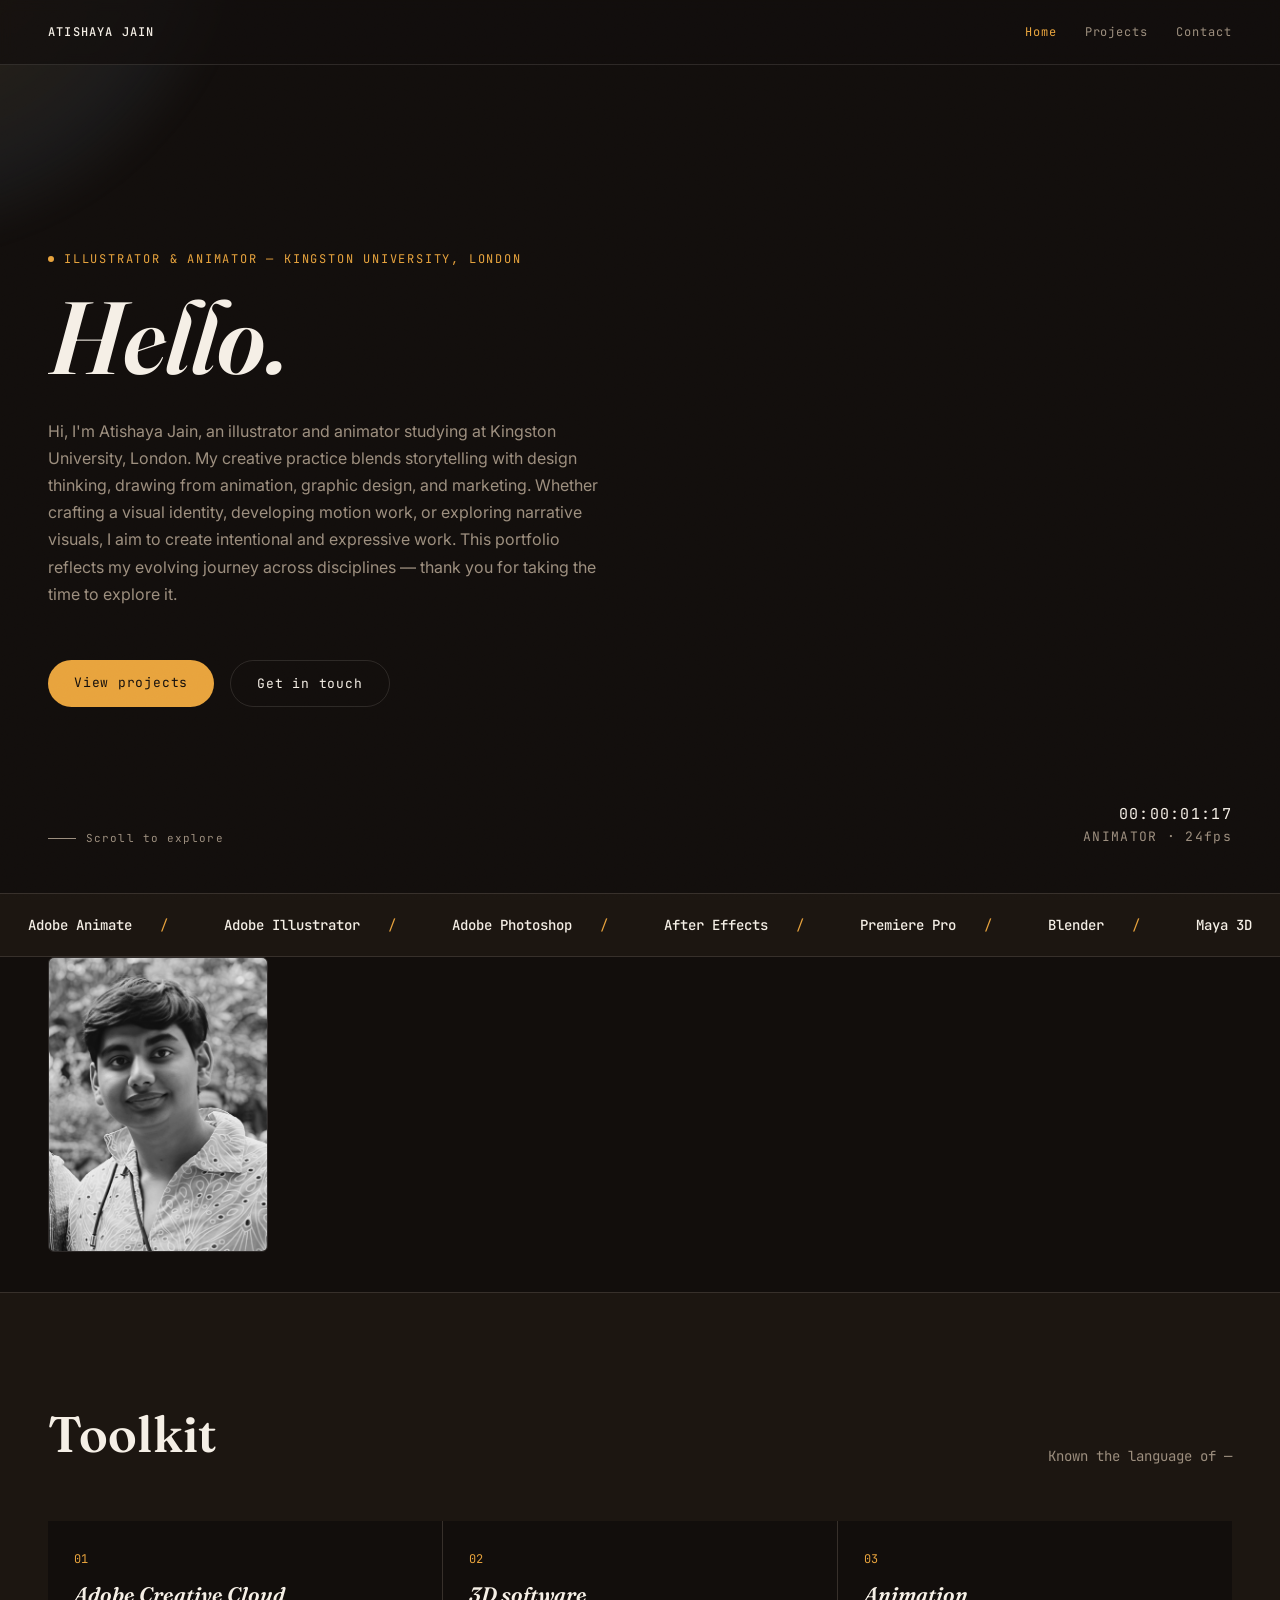
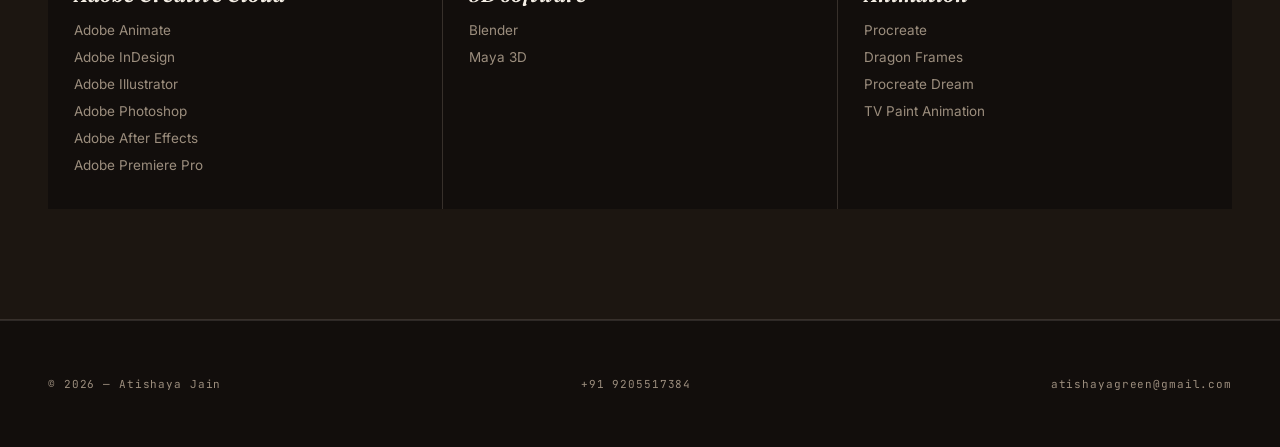
==== index.html @ 0edd3688 "Add files via upload" ====
<!DOCTYPE html>
<html lang="en">
<head>
<meta charset="UTF-8">
<meta name="viewport" content="width=device-width, initial-scale=1.0">
<title>Atishaya Jain — Illustrator &amp; Animator</title>
<link rel="stylesheet" href="assets/style.css">
</head>
<body>

<div class="grain"></div>
<div class="blob" id="blob"></div>

<nav>
  <a class="mark" href="index.html">ATISHAYA JAIN</a>
  <div class="links">
    <a href="index.html" class="active">Home</a>
    <a href="projects.html">Projects</a>
    <a href="contact.html">Contact</a>
  </div>
</nav>

<section class="hero">
  <div class="hero-eyebrow"><span class="dot"></span> Illustrator &amp; animator — Kingston University, London</div>
  <h1 class="kinetic" id="kinetic-title">
    <span class="word"><span style="animation-delay:.05s">Hello.</span></span>
  </h1>
  <p class="hero-sub">Hi, I'm Atishaya Jain, an illustrator and animator studying at Kingston University, London. My creative practice blends storytelling with design thinking, drawing from animation, graphic design, and marketing. Whether crafting a visual identity, developing motion work, or exploring narrative visuals, I aim to create intentional and expressive work. This portfolio reflects my evolving journey across disciplines — thank you for taking the time to explore it.</p>
  <div class="hero-actions">
    <a class="btn primary" href="projects.html">View projects</a>
    <a class="btn ghost" href="contact.html">Get in touch</a>
  </div>
  <div class="scroll-hint"><div class="line"></div> Scroll to explore</div>
  <div class="timecode"><span class="big" id="tc">00:00:00:00</span>ANIMATOR · 24fps</div>
</section>

<div class="marquee-wrap">
  <div class="marquee" id="marquee"></div>
</div>

<div class="headshot-wrap reveal">
  <img src="assets/media/headshot.png" alt="Portrait of Atishaya Jain">
</div>

<section class="skills" id="skills">
  <div class="section-head">
    <h2>Toolkit</h2>
    <p>Known the language of —</p>
  </div>
  <div class="skills-grid">
    <div class="skill reveal">
      <span class="idx">01</span>
      <h4>Adobe Creative Cloud</h4>
      <ul>
        <li>Adobe Animate</li>
        <li>Adobe InDesign</li>
        <li>Adobe Illustrator</li>
        <li>Adobe Photoshop</li>
        <li>Adobe After Effects</li>
        <li>Adobe Premiere Pro</li>
      </ul>
    </div>
    <div class="skill reveal">
      <span class="idx">02</span>
      <h4>3D software</h4>
      <ul>
        <li>Blender</li>
        <li>Maya 3D</li>
      </ul>
    </div>
    <div class="skill reveal">
      <span class="idx">03</span>
      <h4>Animation</h4>
      <ul>
        <li>Procreate</li>
        <li>Dragon Frames</li>
        <li>Procreate Dream</li>
        <li>TV Paint Animation</li>
      </ul>
    </div>
  </div>
</section>

<footer class="site-footer">
  <span>© 2026 — Atishaya Jain</span>
  <span>+91 9205517384</span>
  <span>atishayagreen@gmail.com</span>
</footer>

<script src="assets/script.js"></script>
</body>
</html>
---- assets/style.css ----
@import url('https://fonts.googleapis.com/css2?family=Fraunces:ital,opsz,wght@0,9..144,300;0,9..144,600;1,9..144,600&family=Inter:wght@400;500&family=JetBrains+Mono:wght@400;500&display=swap');

:root{
  --bg:#120E0C;
  --surface:#1C1611;
  --line: rgba(245,239,230,0.12);
  --text:#F5EFE6;
  --muted:#9C8E7E;
  --amber:#E8A33D;
  --blue:#6E8CA0;
}
*{box-sizing:border-box;}
html{scroll-behavior:smooth;}
body{
  margin:0;
  background:var(--bg);
  color:var(--text);
  font-family:'Inter',sans-serif;
  overflow-x:hidden;
}
::selection{background:var(--amber); color:#120E0C;}
img,video{max-width:100%; display:block;}

.grain{
  position:fixed; inset:0; pointer-events:none; z-index:50;
  opacity:0.05; mix-blend-mode:overlay;
  background-image:url("data:image/svg+xml,%3Csvg xmlns='http://www.w3.org/2000/svg' width='120' height='120'%3E%3Cfilter id='n'%3E%3CfeTurbulence type='fractalNoise' baseFrequency='0.9' numOctaves='2' stitchTiles='stitch'/%3E%3C/filter%3E%3Crect width='100%25' height='100%25' filter='url(%23n)'/%3E%3C/svg%3E");
}
.blob{
  position:fixed; width:520px; height:520px; border-radius:50%;
  background:radial-gradient(circle at 30% 30%, rgba(232,163,61,0.16), rgba(110,140,160,0.10) 55%, transparent 70%);
  filter:blur(10px);
  pointer-events:none; z-index:1;
  transform:translate(-50%,-50%);
  transition:left 0.9s cubic-bezier(.2,.8,.2,1), top 0.9s cubic-bezier(.2,.8,.2,1);
}

nav{
  position:sticky; top:0; left:0; right:0; z-index:40;
  display:flex; justify-content:space-between; align-items:center;
  padding:24px 48px; font-family:'JetBrains Mono',monospace; font-size:12px;
  letter-spacing:0.08em; color:var(--muted);
  background:rgba(18,14,12,0.75); backdrop-filter:blur(6px);
  border-bottom:1px solid var(--line);
}
nav .mark{color:var(--text); font-weight:500; text-decoration:none; letter-spacing:0.1em;}
nav .links{display:flex; gap:28px;}
nav a{color:var(--muted); text-decoration:none;}
nav a:hover, nav a.active{color:var(--amber);}

section{position:relative; z-index:2;}

.back-home{
  display:inline-flex; align-items:center; gap:10px;
  font-family:'JetBrains Mono',monospace; font-size:12px; letter-spacing:0.08em;
  color:var(--text); text-decoration:none; border:1px solid var(--line);
  padding:10px 18px; border-radius:30px; transition:border-color 0.3s, color 0.3s, background 0.3s;
}
.back-home:hover{color:var(--amber); border-color:var(--amber); background:rgba(232,163,61,0.08);}
.back-home .arrow{transition:transform 0.3s;}
.back-home:hover .arrow{transform:translateX(-4px);}

/* HERO (home page) */
.hero{
  min-height:92vh; display:flex; flex-direction:column; justify-content:center;
  padding:0 48px; position:relative;
}
.hero-eyebrow{
  font-family:'JetBrains Mono',monospace; font-size:12px; letter-spacing:0.15em;
  color:var(--amber); text-transform:uppercase; margin-bottom:18px;
  display:flex; align-items:center; gap:10px;
}
.hero-eyebrow .dot{width:6px; height:6px; border-radius:50%; background:var(--amber); animation:pulse 1.6s infinite ease-in-out;}
@keyframes pulse{0%,100%{opacity:1;} 50%{opacity:0.25;}}

h1.kinetic{
  font-family:'Fraunces',serif; font-weight:600; font-style:italic;
  font-size:clamp(40px, 8vw, 116px); line-height:1.02; margin:0; max-width:1150px;
}
h1.kinetic .word{display:inline-block; overflow:hidden; vertical-align:top; margin-right:0.28em;}
h1.kinetic .word span{
  display:inline-block; transform:translateY(110%); opacity:0;
  animation:riseIn 0.9s cubic-bezier(.2,.8,.2,1) forwards;
}
@keyframes riseIn{to{transform:translateY(0); opacity:1;}}

.hero-sub{
  margin-top:28px; max-width:560px; color:var(--muted); font-size:16px; line-height:1.7;
  opacity:0; animation:fadeUp 0.8s ease forwards; animation-delay:1.1s;
}
@keyframes fadeUp{from{opacity:0; transform:translateY(10px);} to{opacity:1; transform:translateY(0);}}

.hero-actions{
  margin-top:36px; display:flex; gap:16px; flex-wrap:wrap;
  opacity:0; animation:fadeUp 0.8s ease forwards; animation-delay:1.2s;
}
.btn{
  font-family:'JetBrains Mono',monospace; font-size:13px; letter-spacing:0.06em;
  padding:14px 26px; border-radius:30px; text-decoration:none; transition:all 0.3s;
}
.btn.primary{background:var(--amber); color:#120E0C;}
.btn.primary:hover{background:#f5b85c;}
.btn.ghost{border:1px solid var(--line); color:var(--text);}
.btn.ghost:hover{border-color:var(--amber); color:var(--amber);}

.timecode{
  position:absolute; right:48px; bottom:48px;
  font-family:'JetBrains Mono',monospace; font-size:13px; color:var(--muted);
  letter-spacing:0.1em; text-align:right;
  opacity:0; animation:fadeUp 0.8s ease forwards; animation-delay:1.3s;
}
.timecode .big{color:var(--text); font-size:15px; display:block; margin-bottom:4px;}

.scroll-hint{
  position:absolute; left:48px; bottom:48px; display:flex; align-items:center; gap:10px;
  font-family:'JetBrains Mono',monospace; font-size:11px; color:var(--muted); letter-spacing:0.1em;
  opacity:0; animation:fadeUp 0.8s ease forwards; animation-delay:1.4s;
}
.scroll-hint .line{width:28px; height:1px; background:var(--muted); position:relative; overflow:hidden;}
.scroll-hint .line::after{content:''; position:absolute; left:-100%; top:0; width:100%; height:100%; background:var(--amber); animation:scrollLine 1.8s infinite ease-in-out;}
@keyframes scrollLine{0%{left:-100%;} 50%{left:0;} 100%{left:100%;}}

/* MARQUEE */
.marquee-wrap{
  border-top:1px solid var(--line); border-bottom:1px solid var(--line);
  padding:22px 0; overflow:hidden; background:var(--surface);
}
.marquee{display:flex; width:max-content; animation:scroll 26s linear infinite;}
.marquee span{
  font-family:'JetBrains Mono',monospace; font-size:14px; color:var(--muted);
  padding:0 28px; white-space:nowrap; display:flex; align-items:center; gap:28px;
}
.marquee span b{color:var(--text); font-weight:500;}
.marquee span::after{content:'/'; color:var(--amber);}
@keyframes scroll{from{transform:translateX(0);} to{transform:translateX(-50%);}}

/* SECTION HEAD */
.section-head{
  display:flex; justify-content:space-between; align-items:flex-end;
  margin-bottom:56px; flex-wrap:wrap; gap:20px;
}
.section-head h2{
  font-family:'Fraunces',serif; font-weight:600; font-size:clamp(30px,4vw,50px); margin:0;
}
.section-head p{color:var(--muted); font-size:14px; max-width:340px; margin:0; font-family:'JetBrains Mono',monospace;}

/* PROJECTS LIST */
.projects-wrap{padding:120px 48px;}
.plist{display:flex; flex-direction:column;}
.prow{
  display:grid; grid-template-columns:64px 1fr auto; align-items:center; gap:32px;
  padding:34px 8px; border-top:1px solid var(--line); cursor:pointer;
  position:relative; overflow:hidden; text-decoration:none; color:var(--text);
}
.plist .prow:last-child{border-bottom:1px solid var(--line);}
.prow .num{font-family:'JetBrains Mono',monospace; color:var(--muted); font-size:14px;}
.prow h3{
  font-family:'Fraunces',serif; font-weight:600; font-size:clamp(22px,3.2vw,40px); margin:0;
  transition:transform 0.4s cubic-bezier(.2,.8,.2,1), color 0.4s;
}
.prow .arrow{color:var(--muted); font-family:'JetBrains Mono',monospace; font-size:20px; transition:transform 0.4s, color 0.4s;}
.prow .glow{
  position:absolute; inset:0; background:linear-gradient(90deg, transparent, rgba(232,163,61,0.06), transparent);
  transform:translateX(-100%); transition:transform 0.6s cubic-bezier(.2,.8,.2,1);
}
.prow:hover .glow{transform:translateX(0);}
.prow:hover h3{transform:translateX(14px); color:var(--amber);}
.prow:hover .num, .prow:hover .arrow{color:var(--amber);}
.prow:hover .arrow{transform:translateX(6px);}

.reveal{opacity:0; transform:translateY(28px); transition:opacity 0.7s ease, transform 0.7s cubic-bezier(.2,.8,.2,1);}
.reveal.in{opacity:1; transform:translateY(0);}

/* PROJECT DETAIL PAGE */
.project-hero{padding:160px 48px 64px;}
.project-hero .num{font-family:'JetBrains Mono',monospace; color:var(--amber); font-size:13px; letter-spacing:0.1em; margin-bottom:18px; display:block;}
.project-hero h1{font-family:'Fraunces',serif; font-weight:600; font-style:italic; font-size:clamp(36px,6vw,84px); margin:0 0 20px; max-width:900px;}
.project-hero .lede{color:var(--muted); font-size:16px; line-height:1.7; max-width:640px;}

.media-block{padding:0 48px 48px;}
.media-block video, .media-block img{
  width:100%; border-radius:6px; border:1px solid var(--line);
}
.media-grid{
  display:grid; grid-template-columns:repeat(auto-fit,minmax(320px,1fr)); gap:24px;
  padding:0 48px 48px;
}
.media-caption{font-family:'JetBrains Mono',monospace; font-size:11px; color:var(--muted); letter-spacing:0.06em; margin-top:10px;}

.info-block{padding:64px 48px 40px; max-width:840px;}
.info-block h2{font-family:'Fraunces',serif; font-style:italic; font-weight:600; font-size:clamp(22px,3vw,32px); margin:0 0 18px;}
.info-block p{color:var(--muted); font-size:15px; line-height:1.8; margin:0 0 20px;}
.info-block .lead-note{color:var(--text); font-size:16px; line-height:1.8; margin:0 0 28px; padding:20px 24px; background:var(--surface); border-left:2px solid var(--amber); border-radius:0;}

.info-images{padding:0 48px 100px; display:flex; flex-direction:column; gap:32px;}
.info-images img{border:1px solid var(--line); border-radius:6px;}

/* SKILLS */
.skills{padding:110px 48px; background:var(--surface); border-top:1px solid var(--line); border-bottom:1px solid var(--line);}
.skills-grid{display:grid; grid-template-columns:repeat(auto-fit,minmax(220px,1fr)); gap:1px; background:var(--line); margin-top:52px;}
.skill{background:var(--bg); padding:30px 26px;}
.skill .idx{font-family:'JetBrains Mono',monospace; color:var(--amber); font-size:12px; margin-bottom:14px; display:block;}
.skill h4{font-family:'Fraunces',serif; font-style:italic; font-weight:600; font-size:21px; margin:0 0 10px;}
.skill ul{margin:0; padding:0; list-style:none;}
.skill li{color:var(--muted); font-size:13.5px; line-height:2;}

/* CONTACT */
.contact-hero{padding:170px 48px 140px; text-align:center;}
.contact-hero h1{
  font-family:'Fraunces',serif; font-style:italic; font-weight:600;
  font-size:clamp(34px,6vw,78px); margin:0 0 32px;
}
.cut-link{
  display:inline-block; color:var(--text); text-decoration:none; font-size:16px;
  border-bottom:1px solid var(--muted); padding-bottom:4px; font-family:'JetBrains Mono',monospace;
  letter-spacing:0.06em; transition:border-color 0.3s, color 0.3s;
  margin:0 12px;
}
.cut-link:hover{color:var(--amber); border-color:var(--amber);}
.contact-details{margin-top:20px; color:var(--muted); font-family:'JetBrains Mono',monospace; font-size:13px;}

footer.site-footer{
  padding:56px 48px; display:flex; justify-content:space-between; color:var(--muted);
  font-family:'JetBrains Mono',monospace; font-size:11px; letter-spacing:0.08em; flex-wrap:wrap; gap:12px;
  border-top:1px solid var(--line);
}

.headshot-wrap{
  padding:0 48px 40px;
}
.headshot-wrap img{
  max-width:220px; border-radius:6px; border:1px solid var(--line); filter:grayscale(1);
}

@media (max-width:720px){
  nav{padding:16px 20px;}
  .hero, .projects-wrap, .skills, .project-hero, .media-block, .media-grid, .info-block, .info-images, .contact-hero, footer.site-footer, .headshot-wrap{
    padding-left:20px; padding-right:20px;
  }
  .timecode, .scroll-hint{position:static; margin-top:36px;}
  .prow{grid-template-columns:40px 1fr; row-gap:8px;}
  .prow .arrow{display:none;}
}

@media (prefers-reduced-motion: reduce){
  *{animation-duration:0.01ms !important; animation-iteration-count:1 !important; transition-duration:0.01ms !important;}
}
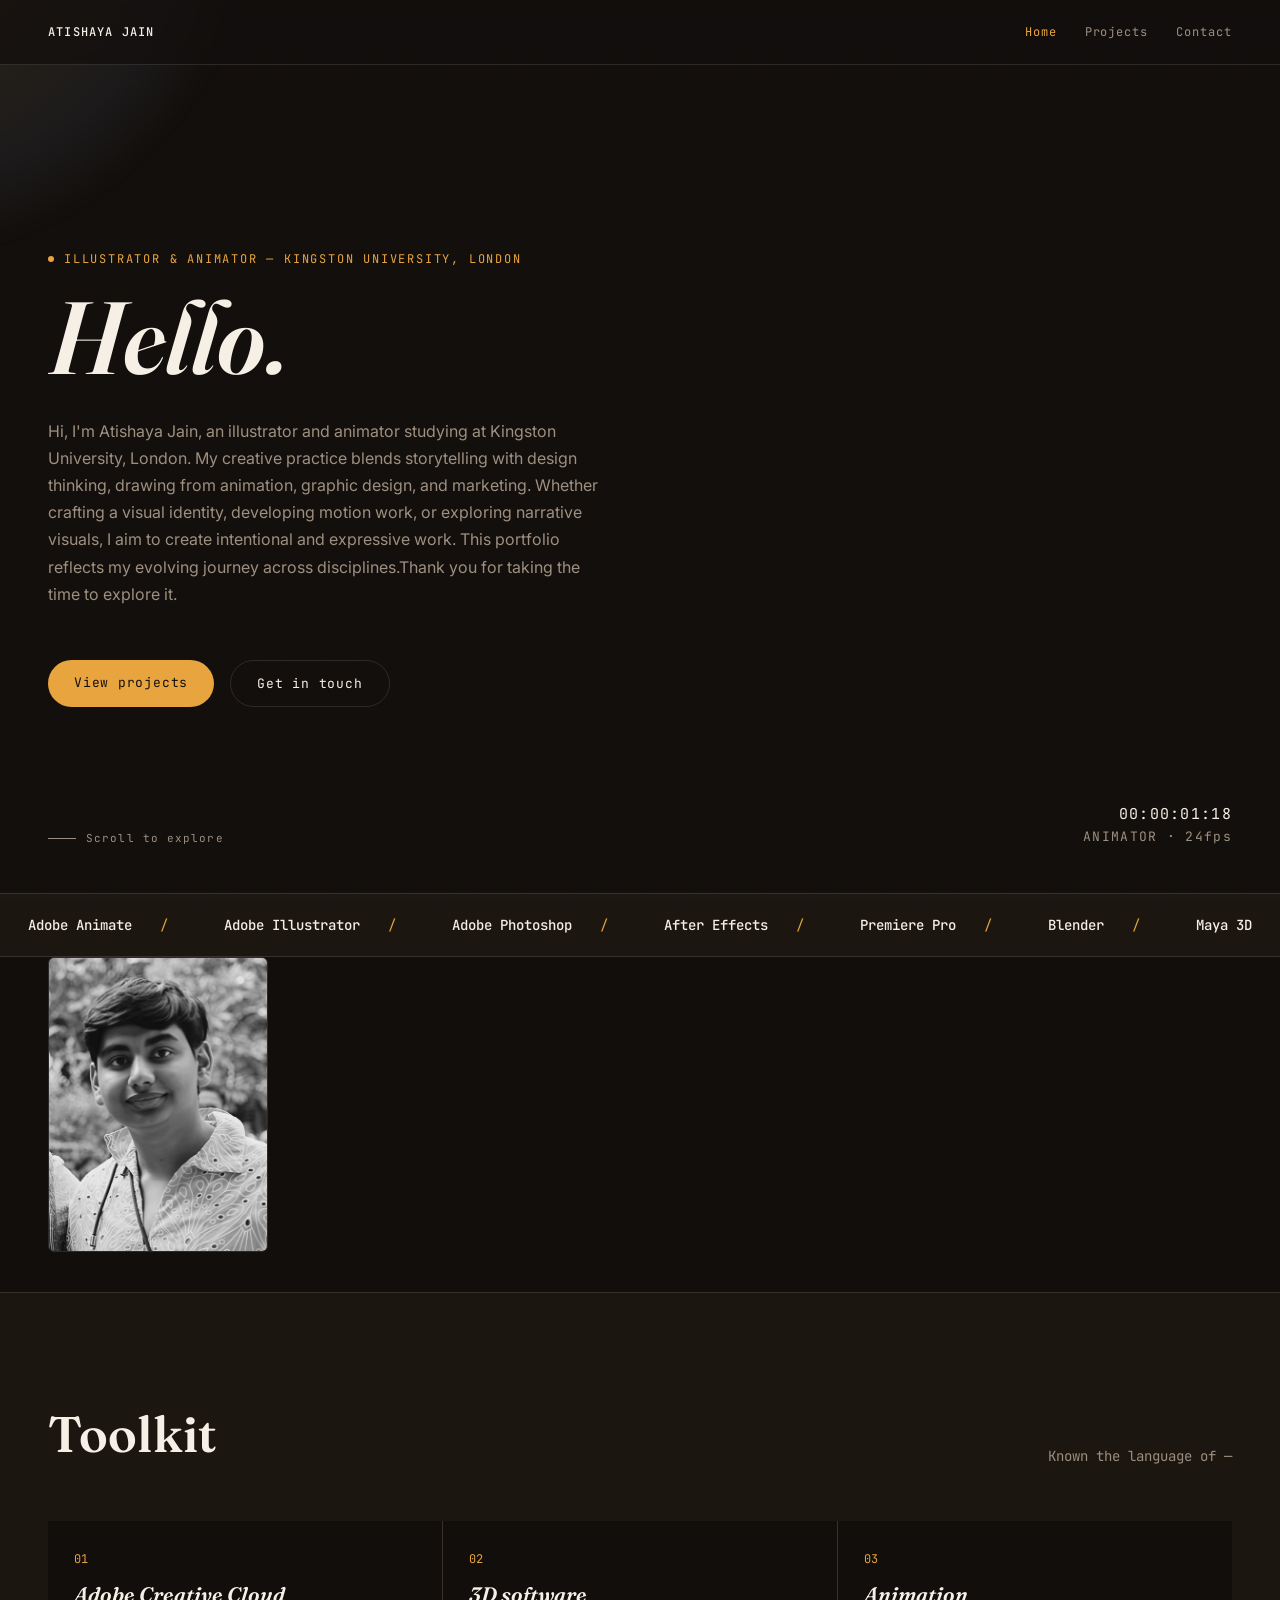
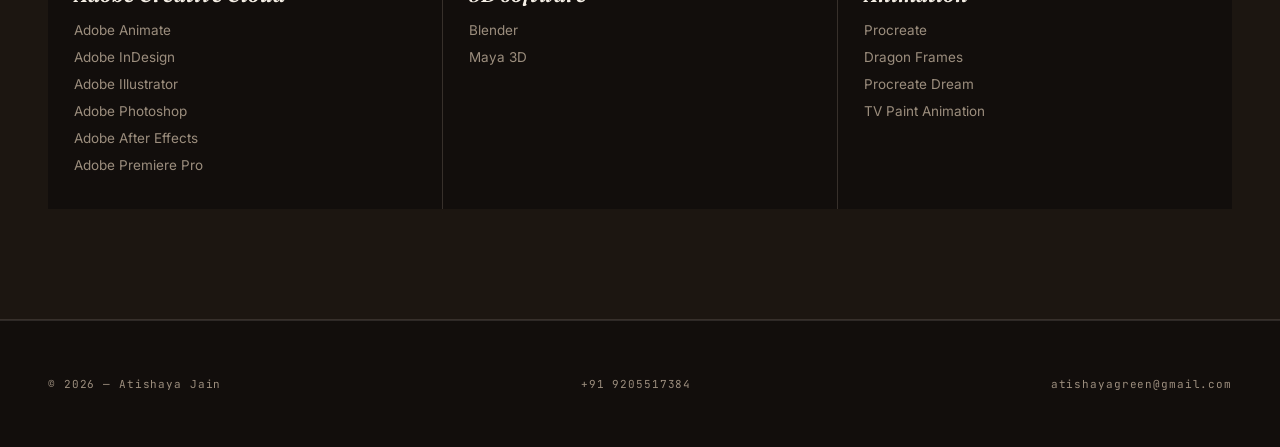
==== commit 129ed4f7: "Update index.html" ====
--- a/index.html
+++ b/index.html
@@ -25,7 +25,7 @@
   <h1 class="kinetic" id="kinetic-title">
     <span class="word"><span style="animation-delay:.05s">Hello.</span></span>
   </h1>
-  <p class="hero-sub">Hi, I'm Atishaya Jain, an illustrator and animator studying at Kingston University, London. My creative practice blends storytelling with design thinking, drawing from animation, graphic design, and marketing. Whether crafting a visual identity, developing motion work, or exploring narrative visuals, I aim to create intentional and expressive work. This portfolio reflects my evolving journey across disciplines — thank you for taking the time to explore it.</p>
+  <p class="hero-sub">Hi, I'm Atishaya Jain, an illustrator and animator studying at Kingston University, London. My creative practice blends storytelling with design thinking, drawing from animation, graphic design, and marketing. Whether crafting a visual identity, developing motion work, or exploring narrative visuals, I aim to create intentional and expressive work. This portfolio reflects my evolving journey across disciplines.Thank you for taking the time to explore it.</p>
   <div class="hero-actions">
     <a class="btn primary" href="projects.html">View projects</a>
     <a class="btn ghost" href="contact.html">Get in touch</a>
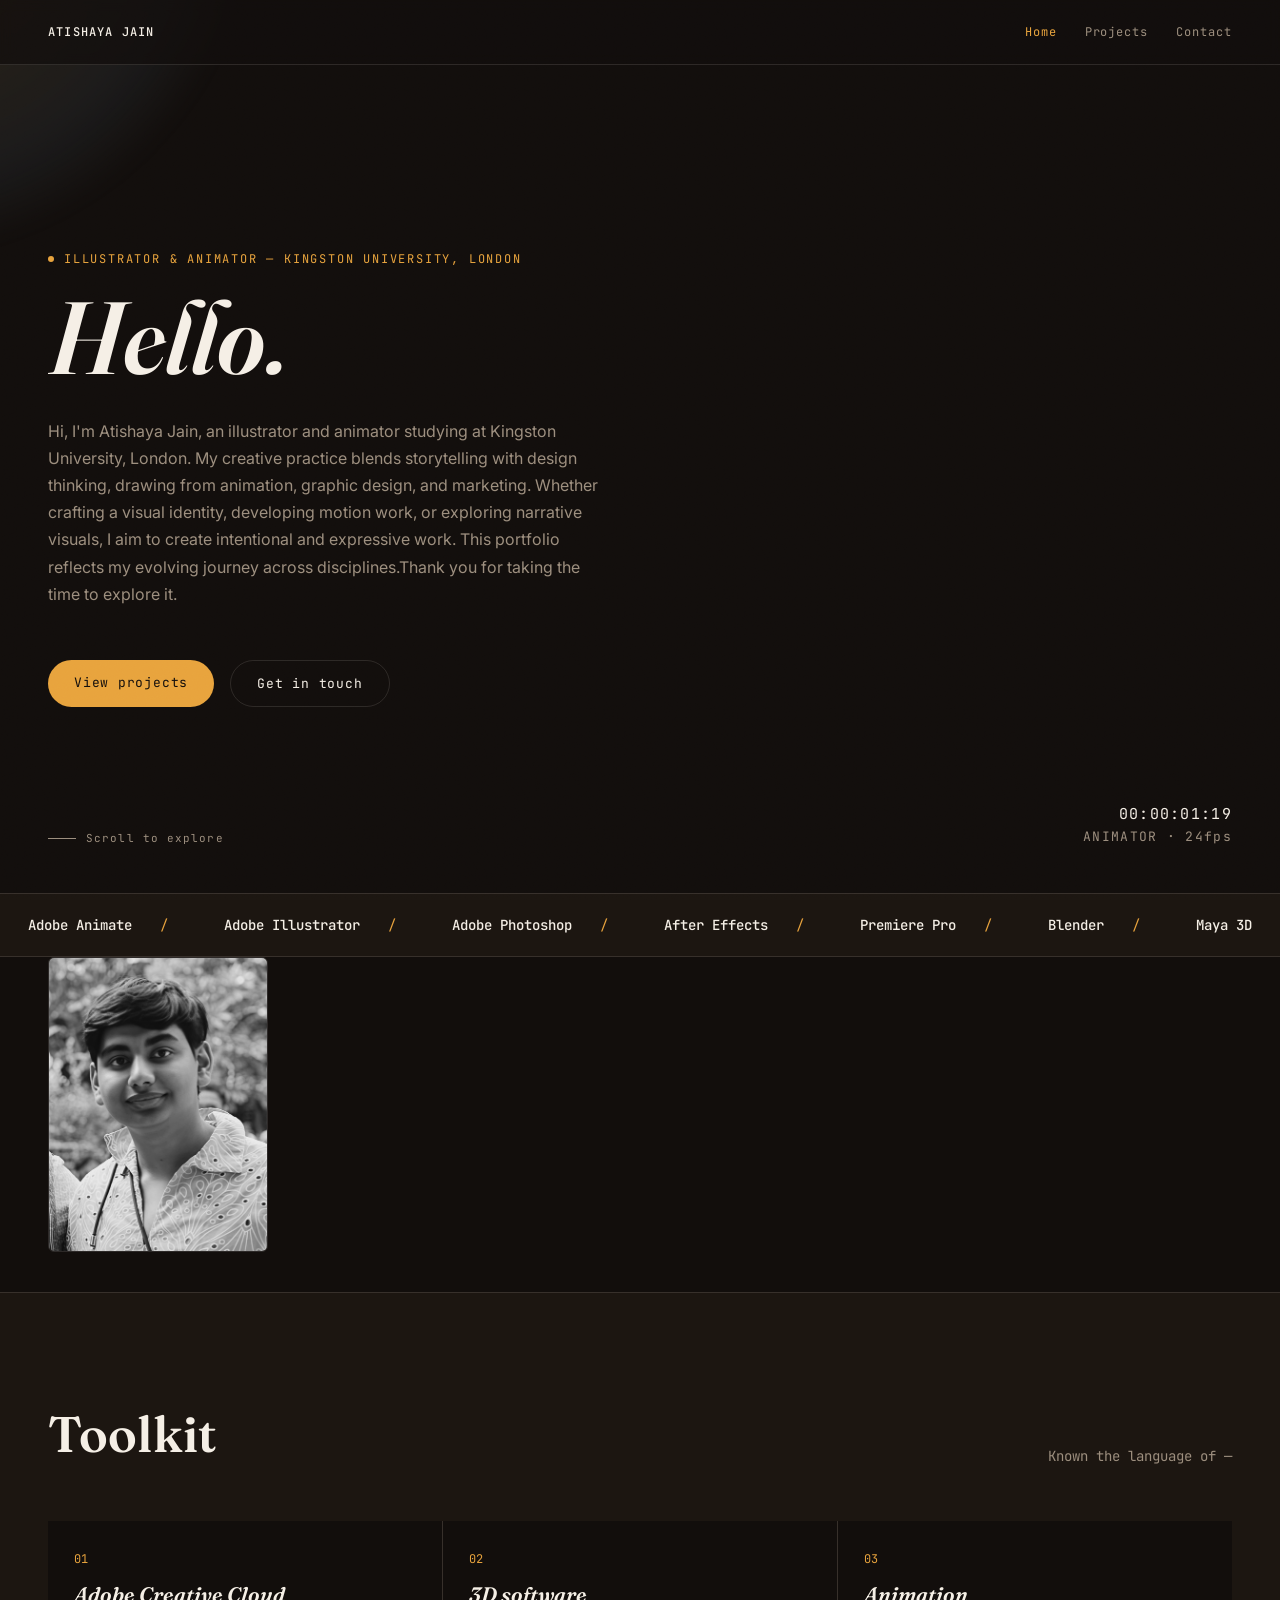
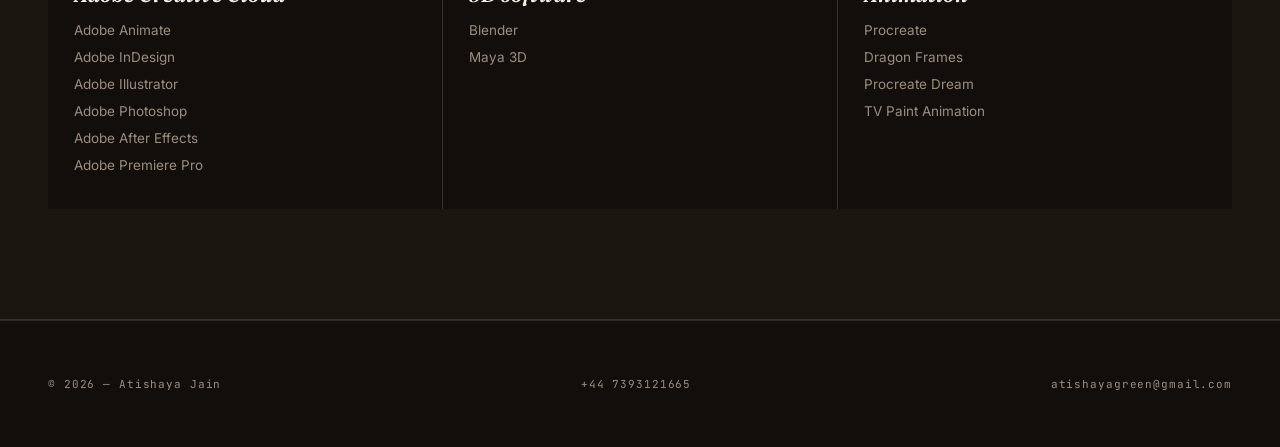
==== commit 77cc5f40: "Update index.html" ====
--- a/index.html
+++ b/index.html
@@ -83,7 +83,7 @@
 
 <footer class="site-footer">
   <span>© 2026 — Atishaya Jain</span>
-  <span>+91 9205517384</span>
+  <span>+44 7393121665</span>
   <span>atishayagreen@gmail.com</span>
 </footer>
 
